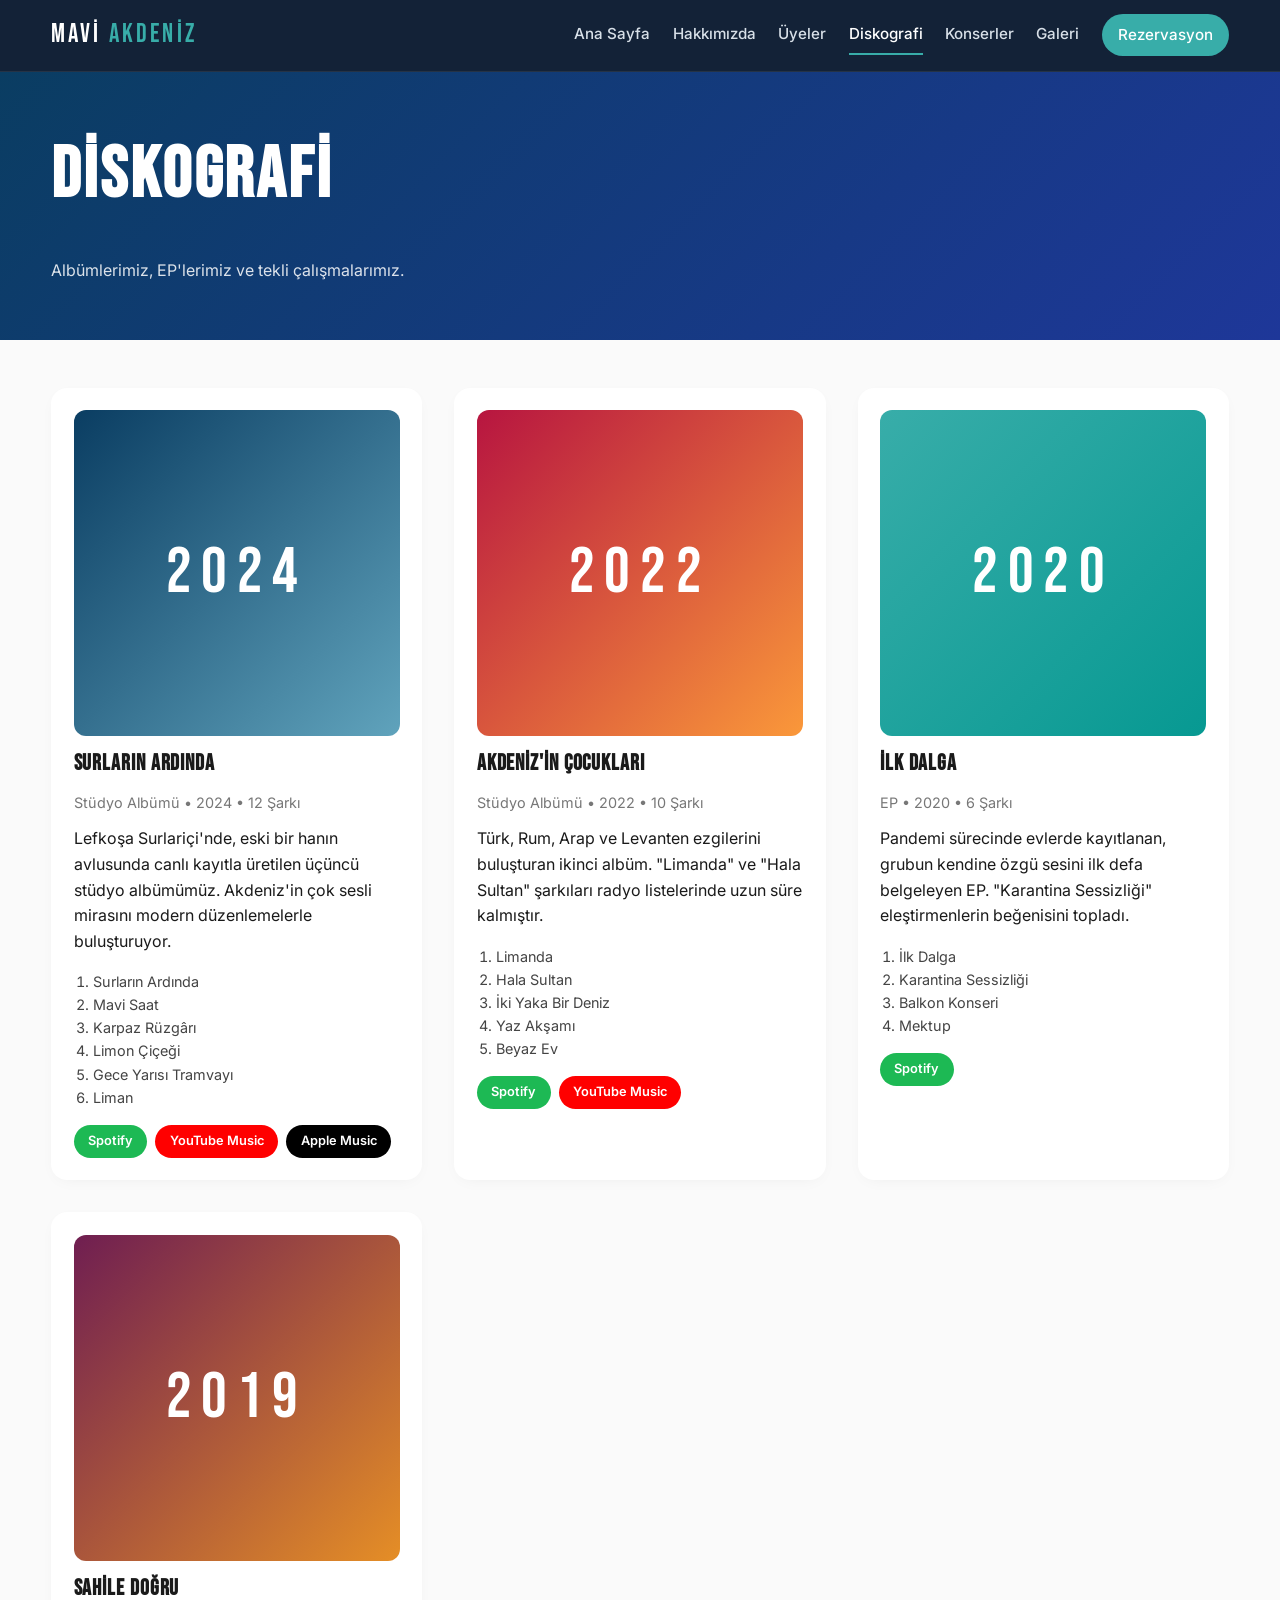
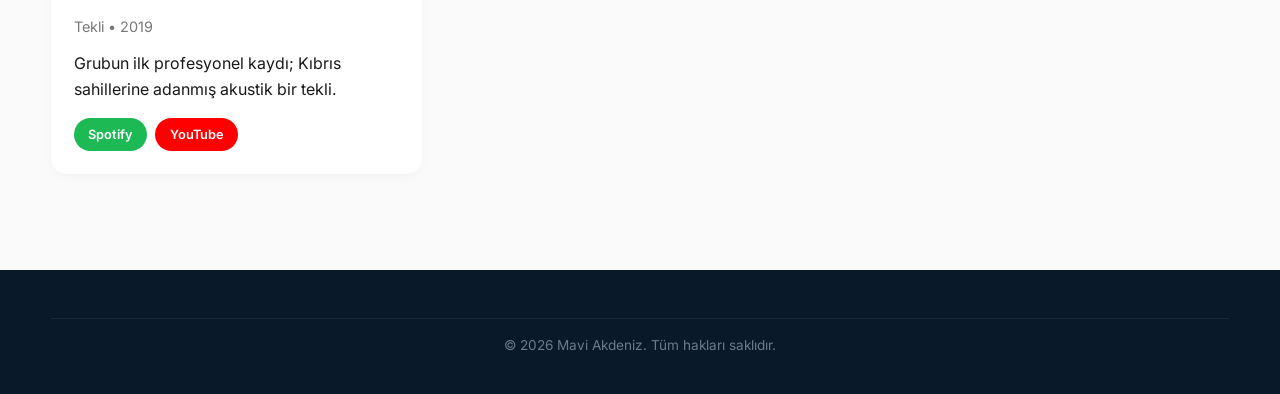
==== diskografi.html @ e766a3c4 "Mavi Akdeniz: Kıbrıs müzik grubu için çok sayfalı web sitesi - Anasayfa: Hero, "Bu Akşam Neredeyiz?"" ====
<!DOCTYPE html>
<html lang="tr">
<head>
  <meta charset="UTF-8" />
  <meta name="viewport" content="width=device-width, initial-scale=1.0" />
  <title>Diskografi | Mavi Akdeniz</title>
  <link rel="stylesheet" href="css/style.css" />
  <link href="https://fonts.googleapis.com/css2?family=Bebas+Neue&family=Inter:wght@300;400;600;700&display=swap" rel="stylesheet" />
</head>
<body>
  <header class="site-header">
    <div class="container nav-wrap">
      <a href="index.html" class="logo">MAVİ<span>AKDENİZ</span></a>
      <button class="nav-toggle" aria-label="Menü" aria-expanded="false">
        <span></span><span></span><span></span>
      </button>
      <nav class="main-nav">
        <a href="index.html">Ana Sayfa</a>
        <a href="hakkimizda.html">Hakkımızda</a>
        <a href="uyeler.html">Üyeler</a>
        <a href="diskografi.html" class="active">Diskografi</a>
        <a href="konserler.html">Konserler</a>
        <a href="galeri.html">Galeri</a>
        <a href="rezervasyon.html" class="btn-cta">Rezervasyon</a>
      </nav>
    </div>
  </header>

  <section class="page-header">
    <div class="container">
      <h1>Diskografi</h1>
      <p>Albümlerimiz, EP'lerimiz ve tekli çalışmalarımız.</p>
    </div>
  </section>

  <section class="content">
    <div class="container">
      <div class="album-grid">

        <article class="album">
          <div class="album-cover" style="background:linear-gradient(135deg,#0a3d62,#60a3bc);">2024</div>
          <h3>Surların Ardında</h3>
          <p class="album-meta">Stüdyo Albümü • 2024 • 12 Şarkı</p>
          <p>Lefkoşa Surlariçi'nde, eski bir hanın avlusunda canlı kayıtla üretilen üçüncü stüdyo albümümüz. Akdeniz'in çok sesli mirasını modern düzenlemelerle buluşturuyor.</p>
          <ol class="tracklist">
            <li>Surların Ardında</li>
            <li>Mavi Saat</li>
            <li>Karpaz Rüzgârı</li>
            <li>Limon Çiçeği</li>
            <li>Gece Yarısı Tramvayı</li>
            <li>Liman</li>
          </ol>
          <div class="streaming">
            <a href="https://open.spotify.com" target="_blank" rel="noopener" class="chip spotify">Spotify</a>
            <a href="https://www.youtube.com" target="_blank" rel="noopener" class="chip youtube">YouTube Music</a>
            <a href="https://music.apple.com" target="_blank" rel="noopener" class="chip apple">Apple Music</a>
          </div>
        </article>

        <article class="album">
          <div class="album-cover" style="background:linear-gradient(135deg,#b71540,#fa983a);">2022</div>
          <h3>Akdeniz'in Çocukları</h3>
          <p class="album-meta">Stüdyo Albümü • 2022 • 10 Şarkı</p>
          <p>Türk, Rum, Arap ve Levanten ezgilerini buluşturan ikinci albüm. "Limanda" ve "Hala Sultan" şarkıları radyo listelerinde uzun süre kalmıştır.</p>
          <ol class="tracklist">
            <li>Limanda</li>
            <li>Hala Sultan</li>
            <li>İki Yaka Bir Deniz</li>
            <li>Yaz Akşamı</li>
            <li>Beyaz Ev</li>
          </ol>
          <div class="streaming">
            <a href="https://open.spotify.com" target="_blank" rel="noopener" class="chip spotify">Spotify</a>
            <a href="https://www.youtube.com" target="_blank" rel="noopener" class="chip youtube">YouTube Music</a>
          </div>
        </article>

        <article class="album">
          <div class="album-cover" style="background:linear-gradient(135deg,#38ada9,#079992);">2020</div>
          <h3>İlk Dalga</h3>
          <p class="album-meta">EP • 2020 • 6 Şarkı</p>
          <p>Pandemi sürecinde evlerde kayıtlanan, grubun kendine özgü sesini ilk defa belgeleyen EP. "Karantina Sessizliği" eleştirmenlerin beğenisini topladı.</p>
          <ol class="tracklist">
            <li>İlk Dalga</li>
            <li>Karantina Sessizliği</li>
            <li>Balkon Konseri</li>
            <li>Mektup</li>
          </ol>
          <div class="streaming">
            <a href="https://open.spotify.com" target="_blank" rel="noopener" class="chip spotify">Spotify</a>
          </div>
        </article>

        <article class="album">
          <div class="album-cover" style="background:linear-gradient(135deg,#6F1E51,#e58e26);">2019</div>
          <h3>Sahile Doğru</h3>
          <p class="album-meta">Tekli • 2019</p>
          <p>Grubun ilk profesyonel kaydı; Kıbrıs sahillerine adanmış akustik bir tekli.</p>
          <div class="streaming">
            <a href="https://open.spotify.com" target="_blank" rel="noopener" class="chip spotify">Spotify</a>
            <a href="https://www.youtube.com" target="_blank" rel="noopener" class="chip youtube">YouTube</a>
          </div>
        </article>

      </div>
    </div>
  </section>

  <footer class="site-footer">
    <div class="container copyright">
      <p>© 2026 Mavi Akdeniz. Tüm hakları saklıdır.</p>
    </div>
  </footer>
  <script src="js/script.js"></script>
</body>
</html>
---- css/style.css ----
/* ---------- Reset & base ---------- */
*, *::before, *::after { box-sizing: border-box; }
html { scroll-behavior: smooth; }
body {
  margin: 0;
  font-family: 'Inter', system-ui, -apple-system, Segoe UI, Roboto, sans-serif;
  color: #1a1a1a;
  background: #fafafa;
  line-height: 1.6;
}
img { max-width: 100%; display: block; }
a { color: inherit; text-decoration: none; }
h1, h2, h3, h4 {
  font-family: 'Bebas Neue', 'Inter', sans-serif;
  letter-spacing: 0.04em;
  margin: 0 0 0.6em;
  line-height: 1.1;
}
h1 { font-size: clamp(2.4rem, 6vw, 4.5rem); }
h2 { font-size: clamp(1.8rem, 3.5vw, 2.6rem); }
h3 { font-size: 1.4rem; }
p  { margin: 0 0 1em; }
.muted { color: #777; }
.container { width: min(1180px, 92%); margin: 0 auto; }
.narrow { width: min(820px, 92%); }

/* ---------- Header ---------- */
.site-header {
  position: sticky; top: 0; z-index: 50;
  background: rgba(10, 25, 47, 0.96);
  backdrop-filter: blur(8px);
  color: #fff;
  border-bottom: 1px solid rgba(255,255,255,0.08);
}
.nav-wrap {
  display: flex; align-items: center; justify-content: space-between;
  padding: 0.9rem 0;
}
.logo {
  font-family: 'Bebas Neue', sans-serif;
  font-size: 1.6rem; letter-spacing: 0.12em;
  color: #fff;
}
.logo span { color: #38ada9; margin-left: 0.3em; }
.main-nav { display: flex; gap: 1.4rem; align-items: center; }
.main-nav a {
  color: #d8e0e8; font-size: 0.95rem; font-weight: 500;
  padding: 0.4rem 0; border-bottom: 2px solid transparent;
  transition: color .2s, border-color .2s;
}
.main-nav a:hover, .main-nav a.active { color: #fff; border-bottom-color: #38ada9; }
.btn-cta {
  background: #38ada9; color: #fff !important;
  padding: 0.55rem 1rem !important;
  border-radius: 999px; border-bottom: none !important;
}
.btn-cta:hover { background: #2c8c89; }
.nav-toggle {
  display: none; background: none; border: 0; cursor: pointer;
  width: 36px; height: 36px; flex-direction: column; gap: 5px;
  justify-content: center; align-items: center;
}
.nav-toggle span { display: block; width: 22px; height: 2px; background: #fff; }

/* ---------- Hero ---------- */
.hero {
  position: relative; min-height: 80vh; color: #fff;
  display: flex; align-items: center;
  background:
    radial-gradient(1200px 600px at 80% 10%, rgba(56,173,169,0.35), transparent 60%),
    linear-gradient(135deg, #0a3d62 0%, #1e3799 50%, #0a3d62 100%);
  overflow: hidden;
}
.hero::after {
  content: ""; position: absolute; inset: 0;
  background-image:
    repeating-linear-gradient(0deg, rgba(255,255,255,0.04) 0 1px, transparent 1px 4px);
  pointer-events: none;
}
.hero-content { position: relative; padding: 6rem 0 5rem; z-index: 2; }
.hero-eyebrow {
  text-transform: uppercase; letter-spacing: 0.4em; color: #38ada9;
  font-size: 0.85rem; margin: 0 0 1rem;
}
.hero h1 { color: #fff; }
.hero-tagline { font-size: 1.2rem; max-width: 620px; opacity: 0.9; }
.hero-actions { display: flex; gap: 1rem; flex-wrap: wrap; margin-top: 2rem; }

/* Tonight overlay inside hero */
.hero-tonight {
  margin-top: 2.5rem;
  background: rgba(255,255,255,0.08);
  border: 1px solid rgba(255,255,255,0.18);
  border-radius: 16px;
  padding: 1.2rem 1.4rem;
  max-width: 560px;
  backdrop-filter: blur(6px);
}
.hero-tonight .label {
  text-transform: uppercase; letter-spacing: 0.3em;
  font-size: 0.75rem; color: #38ada9; margin: 0 0 0.4rem;
}
.hero-tonight .venue { font-size: 1.6rem; font-weight: 700; margin: 0; }
.hero-tonight .meta { opacity: 0.85; margin: 0.3rem 0 0; font-size: 0.95rem; }

/* ---------- Buttons ---------- */
.btn {
  display: inline-block; padding: 0.85rem 1.6rem;
  border-radius: 999px; font-weight: 600; font-size: 0.95rem;
  border: 2px solid transparent; cursor: pointer;
  transition: transform .15s, background .2s, color .2s, border-color .2s;
}
.btn:hover { transform: translateY(-1px); }
.btn-primary { background: #38ada9; color: #fff; }
.btn-primary:hover { background: #2c8c89; }
.btn-ghost { background: transparent; color: #fff; border-color: rgba(255,255,255,0.4); }
.btn-ghost:hover { border-color: #fff; }
.btn-outline {
  background: transparent; color: #0a3d62;
  border-color: #0a3d62; margin-top: 1rem;
}
.btn-outline:hover { background: #0a3d62; color: #fff; }

/* ---------- Sections ---------- */
section { padding: 4rem 0; }
.tonight { background: #fff; border-top: 1px solid #eee; border-bottom: 1px solid #eee; }
.tonight h2 { text-align: center; }
.tonight-card {
  max-width: 700px; margin: 1rem auto 0;
  background: linear-gradient(135deg, #0a3d62, #38ada9);
  color: #fff; padding: 2rem; border-radius: 18px; text-align: center;
  box-shadow: 0 20px 50px -20px rgba(10,61,98,0.5);
}
.tonight-card.empty {
  background: #f1f3f5; color: #555;
  box-shadow: none; border: 1px dashed #c4cdd5;
}
.tonight-card h3 { margin: 0; font-size: 2rem; }
.tonight-card .meta { opacity: 0.9; margin: 0.4rem 0 0; }
.tonight-loading { color: #fff; }
.tonight-note { text-align: center; color: #888; font-size: 0.85rem; margin-top: 1rem; }

.upcoming { background: #fafafa; }
.upcoming h2 { text-align: center; }
.upcoming-list { display: grid; gap: 1rem; margin: 1.5rem 0 1rem; }
.upcoming .btn-outline { display: inline-block; }
.show-card {
  display: grid; grid-template-columns: 90px 1fr auto; gap: 1.2rem;
  align-items: center; background: #fff; border: 1px solid #eee;
  border-radius: 14px; padding: 1rem 1.2rem;
}
.show-card .date {
  background: #0a3d62; color: #fff; border-radius: 10px;
  padding: 0.6rem; text-align: center;
}
.show-card .date strong { display: block; font-size: 1.6rem; line-height: 1; font-family: 'Bebas Neue'; }
.show-card .date small { text-transform: uppercase; letter-spacing: 0.2em; font-size: 0.7rem; }
.show-card h4 { margin: 0; font-size: 1.2rem; font-family: 'Inter'; font-weight: 700; letter-spacing: 0; }
.show-card .where { color: #555; font-size: 0.9rem; margin: 0.2rem 0 0; }
.show-card .pill {
  background: #38ada91a; color: #2c8c89; padding: 0.3rem 0.7rem;
  border-radius: 999px; font-size: 0.8rem; font-weight: 600;
}
.shows-list.past .show-card { opacity: 0.7; }

.intro { background: #fff; }
.intro-grid {
  display: grid; gap: 3rem; align-items: center;
  grid-template-columns: 1.2fr 1fr;
}
.intro-stats { display: grid; grid-template-columns: 1fr 1fr; gap: 1rem; }
.intro-stats > div {
  background: linear-gradient(135deg, #f7f9fb, #eef3f7);
  padding: 1.5rem; border-radius: 14px; text-align: center;
}
.intro-stats strong { display: block; font-family: 'Bebas Neue'; font-size: 2rem; color: #0a3d62; }
.intro-stats span { color: #777; font-size: 0.85rem; text-transform: uppercase; letter-spacing: 0.2em; }

/* ---------- Audience cards ---------- */
.audiences { background: #0a1929; color: #fff; }
.audiences h2 { text-align: center; color: #fff; }
.audiences > .container > p { text-align: center; max-width: 720px; margin: 0 auto 2.5rem; opacity: 0.8; }
.audience-grid {
  display: grid; gap: 1.2rem;
  grid-template-columns: repeat(auto-fit, minmax(260px, 1fr));
}
.audience-card {
  background: rgba(255,255,255,0.05);
  border: 1px solid rgba(255,255,255,0.12);
  border-radius: 16px; padding: 1.6rem;
  transition: transform .2s, border-color .2s, background .2s;
}
.audience-card:hover {
  transform: translateY(-4px);
  border-color: #38ada9;
  background: rgba(56,173,169,0.08);
}
.audience-card .icon {
  width: 44px; height: 44px; border-radius: 12px;
  background: #38ada9; color: #0a1929;
  display: grid; place-items: center; font-weight: 700;
  margin-bottom: 0.8rem; font-family: 'Bebas Neue'; font-size: 1.2rem;
}
.audience-card h3 { color: #fff; margin-bottom: 0.4rem; font-size: 1.3rem; }
.audience-card p { font-size: 0.95rem; opacity: 0.85; margin: 0 0 1rem; }
.audience-card a { color: #38ada9; font-weight: 600; font-size: 0.9rem; }
.audience-card a:hover { text-decoration: underline; }

/* ---------- Social ---------- */
.social-cta { background: #fff; text-align: center; }
.social-links {
  display: flex; flex-wrap: wrap; gap: 0.7rem; justify-content: center;
  margin-top: 1.2rem;
}
.social-links.small .social { padding: 0.5rem 1rem; font-size: 0.85rem; }
.social {
  padding: 0.7rem 1.4rem; border-radius: 999px; font-weight: 600;
  color: #fff; transition: opacity .2s, transform .15s;
}
.social:hover { opacity: 0.9; transform: translateY(-2px); }
.social.spotify   { background: #1DB954; }
.social.instagram { background: linear-gradient(45deg, #f09433, #e6683c, #dc2743, #cc2366, #bc1888); }
.social.facebook  { background: #1877F2; }
.social.youtube   { background: #FF0000; }
.social.tiktok    { background: linear-gradient(45deg, #25F4EE, #000, #FE2C55); }

/* ---------- Footer ---------- */
.site-footer {
  background: #0a1929; color: #c0cad3;
  padding: 3rem 0 1.5rem; margin-top: 3rem;
}
.footer-grid {
  display: grid; gap: 2rem;
  grid-template-columns: repeat(auto-fit, minmax(220px, 1fr));
  margin-bottom: 2rem;
}
.site-footer h3, .site-footer h4 { color: #fff; }
.site-footer ul { list-style: none; padding: 0; margin: 0; }
.site-footer ul li { margin-bottom: 0.4rem; }
.site-footer a:hover { color: #38ada9; }
.newsletter { display: flex; gap: 0.5rem; margin-top: 0.8rem; }
.newsletter input {
  flex: 1; padding: 0.6rem 0.9rem; border-radius: 8px; border: 0;
  background: rgba(255,255,255,0.08); color: #fff;
}
.newsletter button {
  background: #38ada9; color: #fff; border: 0;
  padding: 0.6rem 1rem; border-radius: 8px; cursor: pointer; font-weight: 600;
}
.copyright { text-align: center; font-size: 0.85rem; color: #6c7a89; padding-top: 1rem; border-top: 1px solid rgba(255,255,255,0.07); }

/* ---------- Page header ---------- */
.page-header {
  padding: 4rem 0 2.5rem; color: #fff;
  background: linear-gradient(135deg, #0a3d62, #1e3799);
}
.page-header h1 { color: #fff; }
.page-header p { opacity: 0.85; }

/* ---------- Members ---------- */
.members-grid {
  display: grid; gap: 1.5rem;
  grid-template-columns: repeat(auto-fit, minmax(260px, 1fr));
}
.member-card {
  background: #fff; border-radius: 16px; padding: 1.6rem;
  box-shadow: 0 4px 18px -8px rgba(0,0,0,0.1);
  transition: transform .2s;
}
.member-card:hover { transform: translateY(-4px); }
.member-photo {
  width: 100%; height: 180px; border-radius: 12px;
  display: grid; place-items: center; color: #fff;
  font-family: 'Bebas Neue'; font-size: 3rem; letter-spacing: 0.15em;
  margin-bottom: 1rem;
}
.role { color: #38ada9; font-weight: 600; margin: 0 0 0.6rem; font-size: 0.9rem; text-transform: uppercase; letter-spacing: 0.1em; }
.skills { list-style: none; padding: 0; margin: 0.8rem 0 0; display: flex; flex-wrap: wrap; gap: 0.4rem; }
.skills li { background: #f1f3f5; padding: 0.3rem 0.7rem; border-radius: 999px; font-size: 0.8rem; }

/* ---------- Discography ---------- */
.album-grid {
  display: grid; gap: 2rem;
  grid-template-columns: repeat(auto-fit, minmax(280px, 1fr));
}
.album {
  background: #fff; border-radius: 16px; padding: 1.4rem;
  box-shadow: 0 4px 18px -8px rgba(0,0,0,0.08);
}
.album-cover {
  width: 100%; aspect-ratio: 1/1; border-radius: 12px;
  display: grid; place-items: center; color: #fff;
  font-family: 'Bebas Neue'; font-size: 4rem; letter-spacing: 0.15em;
  margin-bottom: 1rem;
}
.album-meta { color: #777; font-size: 0.9rem; margin: 0 0 0.8rem; }
.tracklist { padding-left: 1.2rem; margin: 0 0 1rem; color: #444; font-size: 0.9rem; }
.streaming { display: flex; flex-wrap: wrap; gap: 0.5rem; }
.chip {
  padding: 0.4rem 0.9rem; border-radius: 999px;
  font-size: 0.8rem; font-weight: 600; color: #fff;
}
.chip.spotify { background: #1DB954; }
.chip.youtube { background: #FF0000; }
.chip.apple   { background: #000; }

/* ---------- Booking page ---------- */
.booking-grid {
  display: grid; gap: 2rem;
  grid-template-columns: 1.6fr 1fr;
  align-items: start;
}
.booking-form {
  background: #fff; padding: 2rem; border-radius: 16px;
  box-shadow: 0 6px 24px -10px rgba(0,0,0,0.1);
}
.booking-form h2 { margin-top: 0; }
.booking-form label {
  display: block; margin-bottom: 1rem; font-size: 0.9rem;
  color: #444; font-weight: 600;
}
.booking-form input, .booking-form select, .booking-form textarea {
  width: 100%; padding: 0.7rem 0.9rem; margin-top: 0.35rem;
  border: 1px solid #d8dee4; border-radius: 8px;
  font: inherit; background: #fff; color: #1a1a1a;
}
.booking-form input:focus, .booking-form select:focus, .booking-form textarea:focus {
  outline: 0; border-color: #38ada9; box-shadow: 0 0 0 3px rgba(56,173,169,0.15);
}
.form-row { display: grid; gap: 1rem; grid-template-columns: 1fr 1fr; }
.checkbox { display: flex; align-items: center; gap: 0.6rem; font-weight: 400; }
.checkbox input { width: auto; margin-top: 0; }
.form-status { color: #2c8c89; font-weight: 600; margin-top: 1rem; }
.booking-side {
  background: #0a1929; color: #c0cad3;
  padding: 2rem; border-radius: 16px;
}
.booking-side h3 { color: #fff; margin-top: 1.4rem; }
.booking-side h3:first-child { margin-top: 0; }
.booking-side ol { padding-left: 1.2rem; }

/* ---------- Content / generic ---------- */
.content { padding: 3rem 0; }
.checklist { padding-left: 1.2rem; }
.checklist li { margin-bottom: 0.4rem; }

/* ---------- Gallery ---------- */
.gallery-grid {
  display: grid; gap: 1rem;
  grid-template-columns: repeat(auto-fit, minmax(200px, 1fr));
}
.gallery-item {
  aspect-ratio: 4/3; border-radius: 12px; color: #fff;
  display: grid; place-items: center; padding: 1rem;
  font-family: 'Bebas Neue'; letter-spacing: 0.1em;
  text-align: center; transition: transform .2s;
}
.gallery-item:hover { transform: scale(1.02); }
.video-grid {
  display: grid; gap: 1rem;
  grid-template-columns: repeat(auto-fit, minmax(220px, 1fr));
  margin-top: 1rem;
}
.video-card {
  background: #0a1929; color: #fff; border-radius: 14px;
  padding: 1.6rem; display: flex; flex-direction: column; gap: 0.4rem;
  transition: transform .2s;
}
.video-card:hover { transform: translateY(-4px); }
.video-card .play {
  width: 44px; height: 44px; background: #38ada9; color: #0a1929;
  border-radius: 50%; display: grid; place-items: center;
  margin-bottom: 0.6rem; font-size: 1.1rem;
}
.video-card em { color: #38ada9; font-style: normal; font-size: 0.85rem; }

/* ---------- EPK / collab pages ---------- */
.kpi-grid {
  display: grid; gap: 1rem;
  grid-template-columns: repeat(auto-fit, minmax(180px, 1fr));
  margin: 2rem 0;
}
.kpi {
  background: #fff; border: 1px solid #eee; border-radius: 14px;
  padding: 1.4rem; text-align: center;
}
.kpi strong { display: block; font-family: 'Bebas Neue'; font-size: 2.2rem; color: #0a3d62; }
.kpi span { color: #777; font-size: 0.85rem; }

.download-row {
  display: flex; flex-wrap: wrap; gap: 0.7rem; margin: 1rem 0 2rem;
}
.download-row a {
  background: #0a3d62; color: #fff; padding: 0.7rem 1.2rem;
  border-radius: 999px; font-weight: 600; font-size: 0.9rem;
}
.download-row a:hover { background: #1e3799; }

.quote {
  border-left: 4px solid #38ada9; padding: 0.8rem 1.2rem;
  background: #f7f9fb; margin: 1rem 0; font-style: italic;
}
.quote cite { display: block; margin-top: 0.4rem; color: #555; font-style: normal; font-size: 0.9rem; }

/* ---------- Responsive ---------- */
@media (max-width: 800px) {
  .nav-toggle { display: flex; }
  .main-nav {
    display: none; position: absolute; top: 100%; right: 0; left: 0;
    flex-direction: column; gap: 0;
    background: #0a1929; padding: 1rem 1.5rem;
    border-top: 1px solid rgba(255,255,255,0.08);
  }
  .main-nav.open { display: flex; }
  .main-nav a { padding: 0.7rem 0; }
  .intro-grid, .booking-grid { grid-template-columns: 1fr; }
  .form-row { grid-template-columns: 1fr; }
  .show-card { grid-template-columns: 80px 1fr; }
  .show-card .pill { grid-column: 2; justify-self: start; }
}
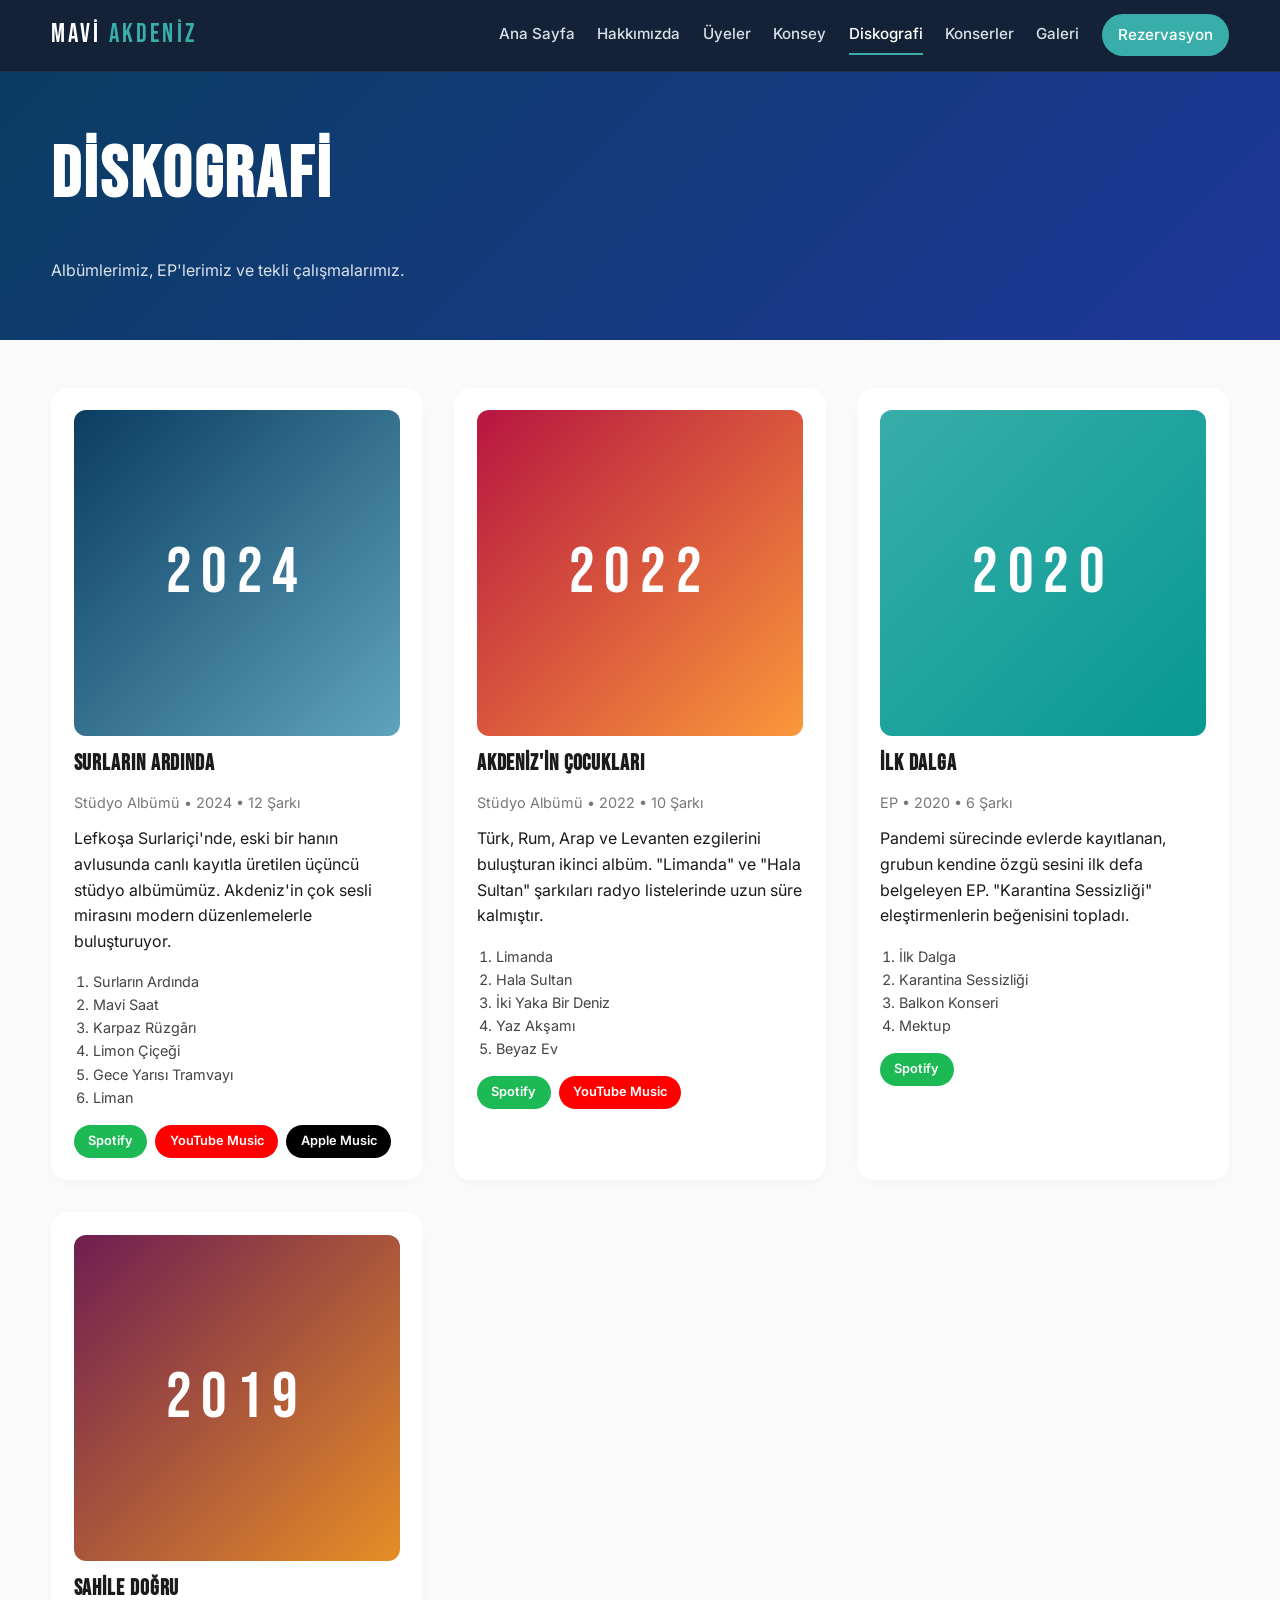
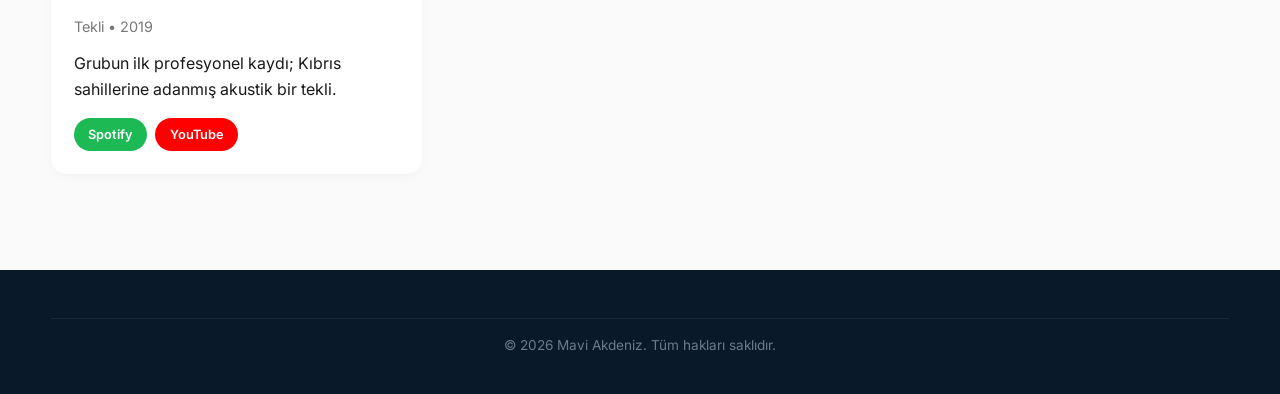
==== commit 04296b3e: "Türk Besteciler Konseyi sayfası ve 'Hızlı O!' jingle atölyesi ekle - besteciler-konseyi.html: 23 efs" ====
--- a/diskografi.html
+++ b/diskografi.html
@@ -18,6 +18,7 @@
         <a href="index.html">Ana Sayfa</a>
         <a href="hakkimizda.html">Hakkımızda</a>
         <a href="uyeler.html">Üyeler</a>
+        <a href="besteciler-konseyi.html">Konsey</a>
         <a href="diskografi.html" class="active">Diskografi</a>
         <a href="konserler.html">Konserler</a>
         <a href="galeri.html">Galeri</a>
